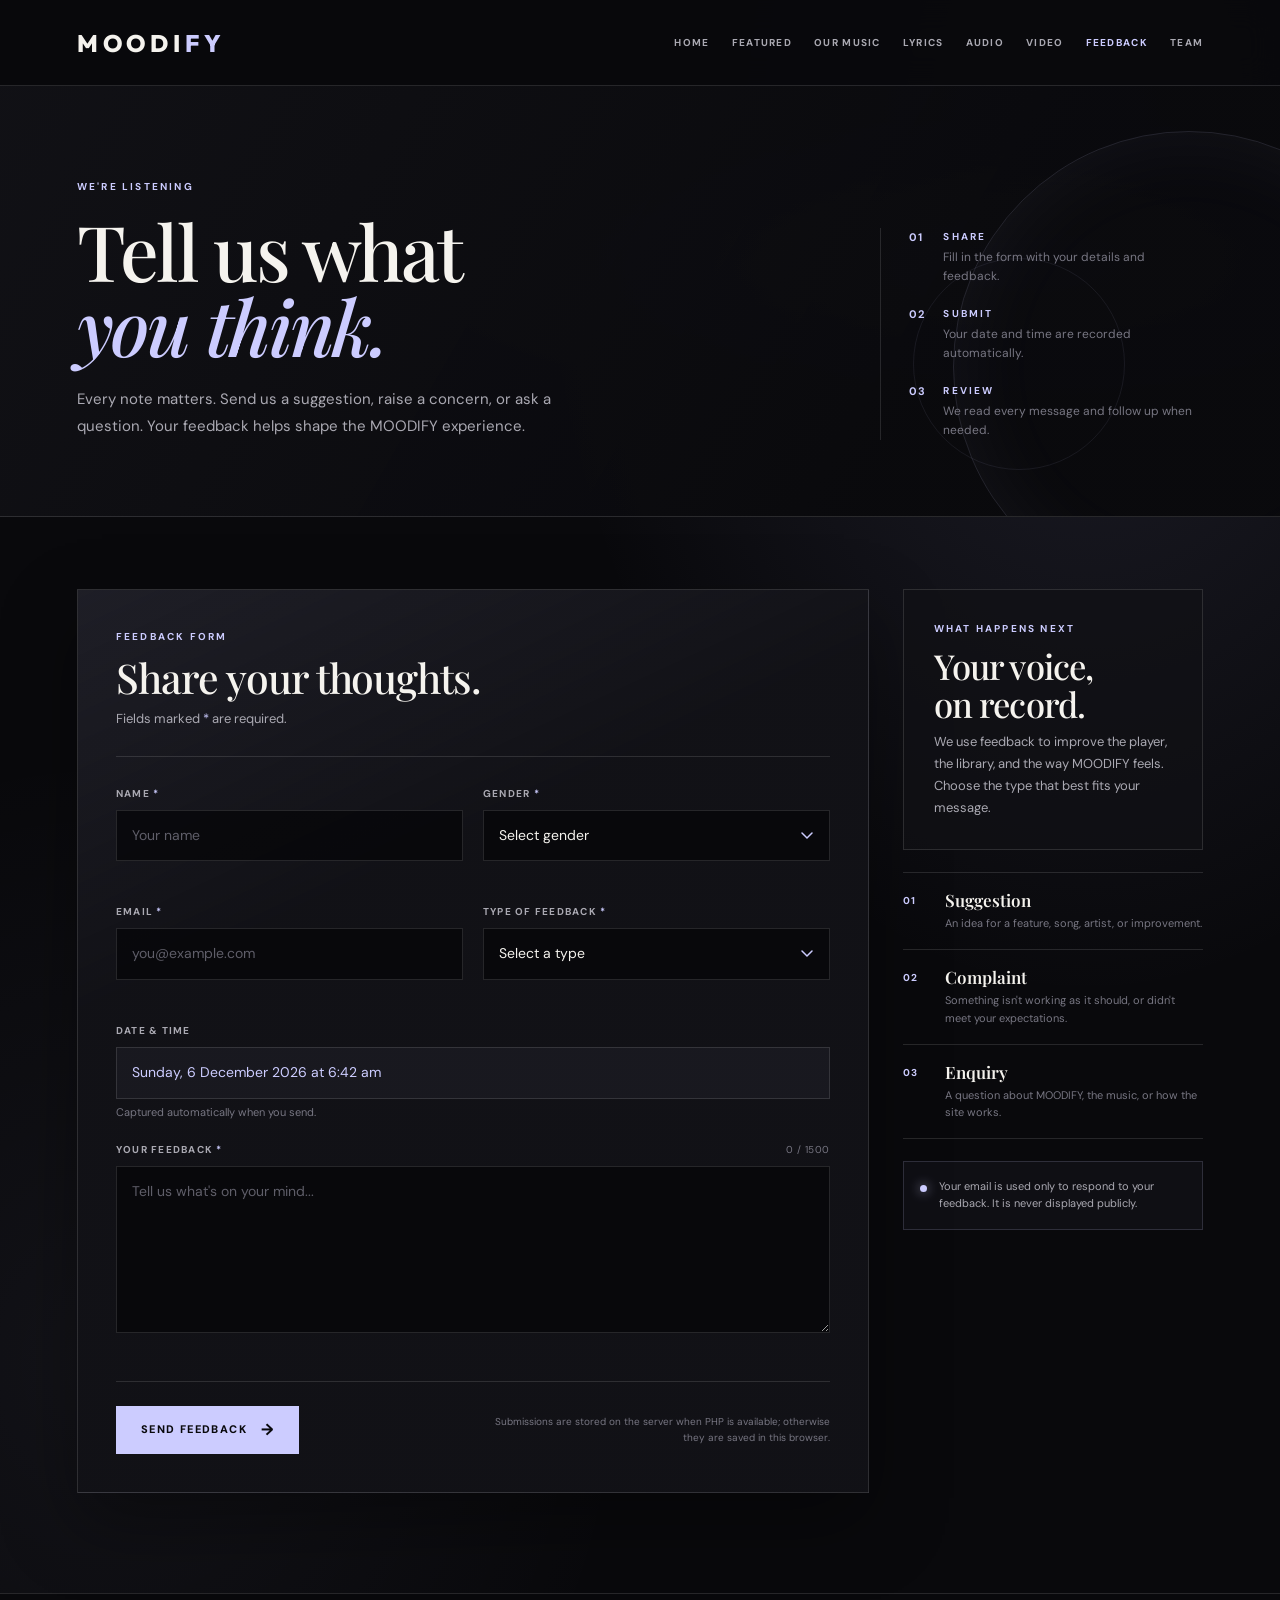
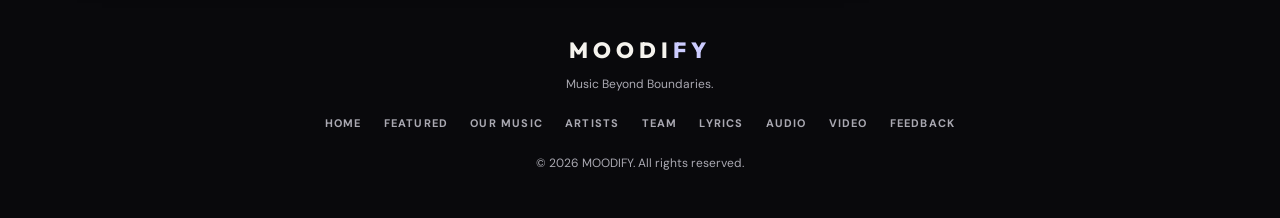
==== feedback.html @ 120ce06f "Tighten homepage hero spacing and remove duplicate sidebar logo" ====
<!DOCTYPE html>
<html lang="en">
<head>
<meta charset="UTF-8">
<meta name="viewport" content="width=device-width, initial-scale=1.0">
<meta name="description" content="Share a suggestion, complaint, or enquiry with MOODIFY.">
<meta name="theme-color" content="#09090c">
<title>MOODIFY — Feedback</title>

<link rel="preconnect" href="https://fonts.googleapis.com">
<link rel="preconnect" href="https://fonts.gstatic.com" crossorigin>
<link href="https://fonts.googleapis.com/css2?family=DM+Sans:wght@400;500;600;700&family=Playfair+Display:ital,wght@0,500;0,600;0,700;1,500;1,600&family=Outfit:wght@800&display=swap" rel="stylesheet">

<link rel="stylesheet" href="logo.css" />
<link rel="stylesheet" href="header.css?v=2" />
<link rel="stylesheet" href="footer.css?v=1" />

<style>
:root {
    --black: #09090c;
    --panel: #111116;
    --surface: #191920;
    --lavender: #ccccff;
    --white: #f5f3ee;
    --grey: #aaa9b2;
    --muted: #777682;
    --border: rgba(255,255,255,0.12);
    --border-strong: rgba(204,204,255,0.28);
    --error: #ff9d9d;
    --success: #b9f5c8;
}

* {
    margin: 0;
    padding: 0;
    box-sizing: border-box;
}

html {
    scroll-behavior: smooth;
}

body {
    min-height: 100vh;
    background:
        radial-gradient(ellipse at 85% 8%, rgba(145,145,200,0.16), transparent 36%),
        radial-gradient(ellipse at 8% 75%, rgba(204,204,255,0.05), transparent 32%),
        var(--black);
    color: var(--white);
    font-family: 'DM Sans', sans-serif;
    line-height: 1.7;
    overflow-x: hidden;
}

a {
    color: inherit;
    text-decoration: none;
}

button,
input,
select,
textarea {
    font: inherit;
}

button {
    cursor: pointer;
}

.container {
    width: 88%;
    max-width: 1250px;
    margin: 0 auto;
}

/* ================= HEADER ================= */

header {
    position: sticky;
    top: 0;
    z-index: 100;
    background: rgba(9,9,12,0.94);
    border-bottom: 1px solid var(--border);
    backdrop-filter: blur(16px);
    -webkit-backdrop-filter: blur(16px);
}

nav {
    min-height: 85px;
    display: flex;
    align-items: center;
    justify-content: space-between;
    gap: 25px;
}

.nav-links {
    display: flex;
    align-items: center;
    gap: 22px;
    flex-wrap: wrap;
}

.nav-links a {
    font-size: 10px;
    font-weight: 700;
    letter-spacing: 1.3px;
    color: var(--grey);
    transition: color 0.25s;
}

.nav-links a:hover,
.nav-links a.active {
    color: var(--lavender);
}

/* ================= HERO ================= */

.feedback-hero {
    position: relative;
    overflow: hidden;
    padding: 92px 0 76px;
    border-bottom: 1px solid var(--border);
    background:
        linear-gradient(120deg, rgba(17,17,22,0.92), rgba(9,9,12,0.96) 72%),
        radial-gradient(ellipse at 78% 42%, rgba(145,145,200,0.2), transparent 42%);
}

.feedback-hero::before,
.feedback-hero::after {
    content: "";
    position: absolute;
    border: 1px solid rgba(204,204,255,0.13);
    border-radius: 50%;
    pointer-events: none;
}

.feedback-hero::before {
    width: 470px;
    height: 470px;
    right: -145px;
    top: 45px;
    box-shadow: 0 0 90px rgba(204,204,255,0.06) inset;
}

.feedback-hero::after {
    width: 210px;
    height: 210px;
    right: 155px;
    top: 172px;
    border-color: rgba(204,204,255,0.08);
}

.hero-inner {
    position: relative;
    z-index: 1;
    display: grid;
    grid-template-columns: minmax(0, 1.25fr) minmax(250px, 0.55fr);
    gap: 70px;
    align-items: end;
}

.eyebrow,
.card-kicker,
.meta-label {
    display: block;
    color: var(--lavender);
    font-size: 10px;
    font-weight: 700;
    letter-spacing: 2.2px;
    text-transform: uppercase;
}

.hero-copy h1 {
    margin: 18px 0 22px;
    font-family: 'Playfair Display', Georgia, serif;
    font-size: clamp(3rem, 6vw, 5.4rem);
    font-weight: 500;
    line-height: 0.98;
    letter-spacing: -0.035em;
}

.hero-copy h1 em {
    color: var(--lavender);
    font-weight: 500;
}

.hero-copy p {
    max-width: 540px;
    color: var(--grey);
    font-size: 15px;
    line-height: 1.8;
}

.hero-meta {
    display: grid;
    gap: 20px;
    padding-left: 28px;
    border-left: 1px solid var(--border);
}

.meta-row {
    display: grid;
    grid-template-columns: 22px 1fr;
    gap: 12px;
    align-items: start;
}

.meta-number {
    color: var(--lavender);
    font-size: 11px;
    font-weight: 700;
    letter-spacing: 1px;
    line-height: 1.7;
}

.meta-row p {
    margin-top: 3px;
    color: var(--muted);
    font-size: 12px;
    line-height: 1.55;
}

/* ================= FORM SECTION ================= */

.feedback-section {
    padding: 72px 0 100px;
}

.feedback-layout {
    display: grid;
    grid-template-columns: minmax(0, 1.45fr) minmax(280px, 0.55fr);
    gap: 34px;
    align-items: start;
}

.form-card {
    background:
        linear-gradient(155deg, rgba(204,204,255,0.07), rgba(17,17,22,0.96) 34%),
        var(--panel);
    border: 1px solid var(--border);
    box-shadow: 0 30px 70px rgba(0,0,0,0.35);
    padding: 38px;
}

.card-heading {
    padding-bottom: 26px;
    margin-bottom: 28px;
    border-bottom: 1px solid var(--border);
}

.card-heading h2,
.info-card h2,
.success-panel h2 {
    margin: 10px 0 8px;
    font-family: 'Playfair Display', Georgia, serif;
    font-size: clamp(2rem, 3.2vw, 2.8rem);
    font-weight: 500;
    line-height: 1.1;
    letter-spacing: -0.025em;
}

.card-heading p,
.info-card p,
.success-panel > p {
    color: var(--grey);
    font-size: 13px;
    line-height: 1.7;
}

.required {
    color: var(--lavender);
}

.form-grid {
    display: grid;
    grid-template-columns: repeat(2, minmax(0, 1fr));
    gap: 20px;
}

.field {
    display: flex;
    flex-direction: column;
    min-width: 0;
}

.field-full {
    grid-column: 1 / -1;
}

.field label,
.honeypot label {
    margin-bottom: 8px;
    color: var(--grey);
    font-size: 10px;
    font-weight: 700;
    letter-spacing: 1.25px;
    text-transform: uppercase;
}

.label-row {
    display: flex;
    align-items: center;
    justify-content: space-between;
    gap: 12px;
    margin-bottom: 8px;
}

.label-row label {
    margin-bottom: 0;
}

.char-count {
    color: var(--muted);
    font-size: 10px;
    letter-spacing: 0.5px;
    font-variant-numeric: tabular-nums;
}

.field input,
.field select,
.field textarea {
    width: 100%;
    border: 1px solid var(--border);
    border-radius: 0;
    background: rgba(5,5,8,0.72);
    color: var(--white);
    padding: 13px 15px;
    font-size: 14px;
    outline: none;
    transition: border-color 0.2s, box-shadow 0.2s, background-color 0.2s;
}

.field select {
    appearance: none;
    -webkit-appearance: none;
    padding-right: 42px;
    background-image: url("data:image/svg+xml,%3Csvg xmlns='http://www.w3.org/2000/svg' width='12' height='8' viewBox='0 0 12 8'%3E%3Cpath d='M1 1l5 5 5-5' fill='none' stroke='%23ccccff' stroke-width='1.5' stroke-linecap='round'/%3E%3C/svg%3E");
    background-repeat: no-repeat;
    background-position: right 16px center;
    background-size: 12px 8px;
}

.field select option {
    background: #111116;
    color: var(--white);
}

.field input::placeholder,
.field textarea::placeholder {
    color: #5f5e69;
}

.field input:focus,
.field select:focus,
.field textarea:focus {
    border-color: var(--border-strong);
    background-color: rgba(12,12,18,0.95);
    box-shadow: 0 0 0 3px rgba(204,204,255,0.08);
}

.field textarea {
    min-height: 160px;
    resize: vertical;
    line-height: 1.65;
}

.field input[readonly] {
    color: var(--lavender);
    background: rgba(204,204,255,0.04);
    cursor: default;
}

.field.invalid input,
.field.invalid select,
.field.invalid textarea {
    border-color: rgba(255,157,157,0.75);
    box-shadow: 0 0 0 3px rgba(255,157,157,0.06);
}

.field-error {
    min-height: 16px;
    margin-top: 6px;
    color: var(--error);
    font-size: 11px;
    line-height: 1.4;
}

.hint {
    margin-top: 6px;
    color: var(--muted);
    font-size: 11px;
    line-height: 1.45;
}

.honeypot {
    position: absolute;
    left: -9999px;
    width: 1px;
    height: 1px;
    overflow: hidden;
}

.form-status {
    margin-bottom: 22px;
    padding: 12px 14px;
    border: 1px solid rgba(255,157,157,0.35);
    background: rgba(255,157,157,0.07);
    color: var(--error);
    font-size: 12px;
    line-height: 1.5;
}

.form-status.success {
    border-color: rgba(185,245,200,0.35);
    background: rgba(185,245,200,0.07);
    color: var(--success);
}

.form-footer {
    display: flex;
    align-items: center;
    justify-content: space-between;
    gap: 22px;
    margin-top: 26px;
    padding-top: 24px;
    border-top: 1px solid var(--border);
}

.submit-btn {
    display: inline-flex;
    align-items: center;
    justify-content: center;
    gap: 14px;
    min-height: 48px;
    padding: 0 24px;
    border: 1px solid var(--lavender);
    background: var(--lavender);
    color: #09090c;
    font-size: 11px;
    font-weight: 800;
    letter-spacing: 1.4px;
    text-transform: uppercase;
    transition: background-color 0.2s, color 0.2s, transform 0.2s;
}

.submit-btn:hover:not(:disabled) {
    background: #e4e4ff;
    transform: translateY(-1px);
}

.submit-btn:disabled {
    opacity: 0.6;
    cursor: wait;
    transform: none;
}

.submit-btn .arrow {
    font-size: 16px;
    line-height: 1;
    transition: transform 0.2s;
}

.submit-btn:hover:not(:disabled) .arrow {
    transform: translateX(3px);
}

.storage-note {
    max-width: 340px;
    color: var(--muted);
    font-size: 10px;
    line-height: 1.55;
    text-align: right;
}

/* ================= SUCCESS ================= */

.success-panel {
    padding: 10px 4px 4px;
    outline: none;
}

.success-mark {
    display: flex;
    align-items: center;
    justify-content: center;
    width: 52px;
    height: 52px;
    margin-bottom: 22px;
    border: 1px solid var(--border-strong);
    border-radius: 50%;
    color: var(--lavender);
    background: rgba(204,204,255,0.06);
}

.success-mark svg {
    width: 23px;
    height: 23px;
    fill: none;
    stroke: currentColor;
    stroke-width: 1.7;
    stroke-linecap: round;
    stroke-linejoin: round;
}

.receipt {
    display: grid;
    grid-template-columns: repeat(2, minmax(0, 1fr));
    gap: 1px;
    margin: 28px 0;
    background: var(--border);
    border: 1px solid var(--border);
}

.receipt div {
    background: var(--panel);
    padding: 14px 16px;
}

.receipt .receipt-wide {
    grid-column: 1 / -1;
}

.receipt dd.message-value {
    white-space: pre-wrap;
}

.receipt dt {
    color: var(--muted);
    font-size: 9px;
    font-weight: 700;
    letter-spacing: 1.3px;
    text-transform: uppercase;
}

.receipt dd {
    margin-top: 4px;
    color: var(--white);
    font-size: 13px;
    line-height: 1.5;
    overflow-wrap: anywhere;
}

.ghost-btn {
    min-height: 44px;
    padding: 0 18px;
    border: 1px solid var(--border-strong);
    background: transparent;
    color: var(--lavender);
    font-size: 10px;
    font-weight: 800;
    letter-spacing: 1.2px;
    text-transform: uppercase;
    transition: background-color 0.2s, border-color 0.2s;
}

.ghost-btn:hover {
    background: rgba(204,204,255,0.08);
    border-color: var(--lavender);
}

/* ================= INFO PANEL ================= */

.info-panel {
    position: sticky;
    top: 112px;
    display: grid;
    gap: 22px;
}

.info-card {
    padding: 30px;
    border: 1px solid var(--border);
    background: rgba(17,17,22,0.72);
}

.info-card h2 {
    font-size: clamp(1.8rem, 2.7vw, 2.4rem);
}

.response-list {
    border-top: 1px solid var(--border);
}

.response-item {
    display: grid;
    grid-template-columns: 30px 1fr;
    gap: 12px;
    padding: 17px 0;
    border-bottom: 1px solid var(--border);
}

.response-index {
    padding-top: 2px;
    color: var(--lavender);
    font-size: 10px;
    font-weight: 700;
    letter-spacing: 1px;
}

.response-item h3 {
    font-family: 'Playfair Display', Georgia, serif;
    font-size: 17px;
    font-weight: 600;
    line-height: 1.25;
}

.response-item p {
    margin-top: 4px;
    color: var(--muted);
    font-size: 11px;
    line-height: 1.55;
}

.privacy-card {
    display: flex;
    gap: 12px;
    padding: 16px;
    border: 1px solid rgba(204,204,255,0.16);
    background: rgba(204,204,255,0.035);
}

.privacy-dot {
    width: 7px;
    height: 7px;
    margin-top: 7px;
    flex: 0 0 auto;
    border-radius: 50%;
    background: var(--lavender);
    box-shadow: 0 0 12px rgba(204,204,255,0.7);
}

.privacy-card p {
    color: var(--grey);
    font-size: 11px;
    line-height: 1.6;
}

/* ================= FOOTER ================= */

footer {
    border-top: 1px solid var(--border);
    padding: 48px 0 38px;
    text-align: center;
}

footer p {
    color: var(--muted);
    font-size: 12px;
}

.footer-links {
    display: flex;
    flex-wrap: wrap;
    justify-content: center;
    gap: 10px 22px;
    margin: 22px 0 26px;
}

.footer-links a {
    color: var(--grey);
    font-size: 10px;
    font-weight: 700;
    letter-spacing: 1.2px;
    text-transform: uppercase;
    transition: color 0.2s;
}

.footer-links a:hover {
    color: var(--lavender);
}

/* ================= ANIMATION ================= */

.reveal {
    animation: rise 0.55s ease both;
}

.info-panel.reveal {
    animation-delay: 0.08s;
}

@keyframes rise {
    from {
        opacity: 0;
        transform: translateY(14px);
    }
    to {
        opacity: 1;
        transform: translateY(0);
    }
}

/* ================= RESPONSIVE ================= */

@media (max-width: 980px) {
    .hero-inner,
    .feedback-layout {
        grid-template-columns: 1fr;
    }

    .hero-meta {
        grid-template-columns: repeat(3, minmax(0, 1fr));
        gap: 16px;
        padding-left: 0;
        padding-top: 24px;
        border-left: 0;
        border-top: 1px solid var(--border);
    }

    .info-panel {
        position: static;
    }
}

@media (max-width: 720px) {
    .feedback-hero {
        padding: 64px 0 52px;
    }

    .feedback-hero::before {
        width: 320px;
        height: 320px;
        right: -170px;
        top: 80px;
    }

    .feedback-hero::after {
        display: none;
    }

    .feedback-section {
        padding: 48px 0 70px;
    }

    .form-card {
        padding: 24px;
    }

    .form-grid,
    .receipt {
        grid-template-columns: 1fr;
    }

    .form-footer {
        align-items: flex-start;
        flex-direction: column;
    }

    .storage-note {
        max-width: none;
        text-align: left;
    }

    .submit-btn {
        width: 100%;
    }

    .hero-meta {
        grid-template-columns: 1fr;
    }

    .hero-meta .meta-row {
        grid-template-columns: 24px 1fr;
    }
}

@media (prefers-reduced-motion: reduce) {
    *,
    *::before,
    *::after {
        animation-duration: 0.01ms !important;
        animation-iteration-count: 1 !important;
        scroll-behavior: auto !important;
        transition-duration: 0.01ms !important;
    }
}
</style>
</head>

<body>

<header class="global-header">
    <div class="header-container">
        <nav class="global-nav" aria-label="Main navigation">
            <a href="index.html" class="moodify-logo">MOODI<span>FY</span></a>

            <div class="nav-links">
                <a href="index.html">HOME</a>
                <a href="index.html#featured">FEATURED</a>
                <a href="index.html#charts">OUR MUSIC</a>
                <a href="player.html?v=16#lyrics">LYRICS</a>
                <a href="player.html?v=16">AUDIO</a>
                <a href="video.html">VIDEO</a>
                <a href="feedback.html" class="active" aria-current="page">FEEDBACK</a>
                <a href="index.html#team">TEAM</a>
            </div>
        </nav>
    </div>
</header>

<main>

<section class="feedback-hero">
    <div class="container hero-inner">
        <div class="hero-copy">
            <span class="eyebrow">WE'RE LISTENING</span>
            <h1>Tell us what<br><em>you think.</em></h1>
            <p>
                Every note matters. Send us a suggestion, raise a concern, or ask a question.
                Your feedback helps shape the MOODIFY experience.
            </p>
        </div>

        <div class="hero-meta">
            <div class="meta-row">
                <span class="meta-number">01</span>
                <div>
                    <span class="meta-label">SHARE</span>
                    <p>Fill in the form with your details and feedback.</p>
                </div>
            </div>
            <div class="meta-row">
                <span class="meta-number">02</span>
                <div>
                    <span class="meta-label">SUBMIT</span>
                    <p>Your date and time are recorded automatically.</p>
                </div>
            </div>
            <div class="meta-row">
                <span class="meta-number">03</span>
                <div>
                    <span class="meta-label">REVIEW</span>
                    <p>We read every message and follow up when needed.</p>
                </div>
            </div>
        </div>
    </div>
</section>

<section class="feedback-section">
    <div class="container feedback-layout">

        <div class="form-card reveal">
            <div class="card-heading">
                <span class="card-kicker">FEEDBACK FORM</span>
                <h2>Share your thoughts.</h2>
                <p>Fields marked <span class="required">*</span> are required.</p>
            </div>

            <form id="feedbackForm" novalidate>
                <div class="form-status" id="formStatus" role="alert" aria-live="assertive" hidden></div>

                <div class="form-grid">
                    <div class="field">
                        <label for="name">Name <span class="required">*</span></label>
                        <input
                            type="text"
                            id="name"
                            name="name"
                            placeholder="Your name"
                            maxlength="80"
                            autocomplete="name"
                            required
                            aria-describedby="nameError"
                        >
                        <p class="field-error" id="nameError"></p>
                    </div>

                    <div class="field">
                        <label for="gender">Gender <span class="required">*</span></label>
                        <select id="gender" name="gender" required aria-describedby="genderError">
                            <option value="">Select gender</option>
                            <option value="Female">Female</option>
                            <option value="Male">Male</option>
                        </select>
                        <p class="field-error" id="genderError"></p>
                    </div>

                    <div class="field">
                        <label for="email">Email <span class="required">*</span></label>
                        <input
                            type="email"
                            id="email"
                            name="email"
                            placeholder="you@example.com"
                            maxlength="120"
                            autocomplete="email"
                            required
                            aria-describedby="emailError"
                        >
                        <p class="field-error" id="emailError"></p>
                    </div>

                    <div class="field">
                        <label for="type">Type of Feedback <span class="required">*</span></label>
                        <select id="type" name="type" required aria-describedby="typeError">
                            <option value="">Select a type</option>
                            <option value="Suggestion">Suggestion</option>
                            <option value="Complaint">Complaint</option>
                            <option value="Enquiry">Enquiry</option>
                        </select>
                        <p class="field-error" id="typeError"></p>
                    </div>

                    <div class="field field-full">
                        <label for="dateTime">Date &amp; Time</label>
                        <input
                            type="text"
                            id="dateTime"
                            name="dateTime"
                            readonly
                            aria-describedby="dateTimeHint"
                        >
                        <p class="hint" id="dateTimeHint">Captured automatically when you send.</p>
                    </div>

                    <div class="field field-full">
                        <div class="label-row">
                            <label for="message">Your Feedback <span class="required">*</span></label>
                            <span class="char-count" id="charCount">0 / 1500</span>
                        </div>
                        <textarea
                            id="message"
                            name="message"
                            placeholder="Tell us what's on your mind..."
                            maxlength="1500"
                            rows="6"
                            required
                            aria-describedby="messageError"
                        ></textarea>
                        <p class="field-error" id="messageError"></p>
                    </div>
                </div>

                <div class="honeypot" aria-hidden="true">
                    <label for="website">Website</label>
                    <input type="text" id="website" name="website" tabindex="-1" autocomplete="off">
                </div>

                <div class="form-footer">
                    <button type="submit" class="submit-btn" id="submitBtn">
                        <span id="submitLabel">Send Feedback</span>
                        <span class="arrow" aria-hidden="true">&rarr;</span>
                    </button>
                    <p class="storage-note" id="storageNote">
                        Submissions are stored on the server when PHP is available;
                        otherwise they are saved in this browser.
                    </p>
                </div>
            </form>

            <div class="success-panel" id="successPanel" role="status" tabindex="-1" hidden>
                <div class="success-mark" aria-hidden="true">
                    <svg viewBox="0 0 24 24"><path d="M5 13l4 4L19 7"/></svg>
                </div>
                <span class="card-kicker">SUBMITTED</span>
                <h2>Feedback received.</h2>
                <p>Thank you, <strong id="successName"></strong>. We've logged your feedback.</p>

                <dl class="receipt">
                    <div>
                        <dt>Name</dt>
                        <dd id="successReceiptName"></dd>
                    </div>
                    <div>
                        <dt>Gender</dt>
                        <dd id="successGender"></dd>
                    </div>
                    <div>
                        <dt>Email</dt>
                        <dd id="successEmail"></dd>
                    </div>
                    <div>
                        <dt>Type</dt>
                        <dd id="successType"></dd>
                    </div>
                    <div class="receipt-wide">
                        <dt>Feedback</dt>
                        <dd id="successMessage" class="message-value"></dd>
                    </div>
                    <div>
                        <dt>Date &amp; Time</dt>
                        <dd id="successDate"></dd>
                    </div>
                    <div>
                        <dt>Reference</dt>
                        <dd id="successRef"></dd>
                    </div>
                    <div>
                        <dt>Storage</dt>
                        <dd id="successStorage"></dd>
                    </div>
                </dl>

                <button type="button" class="ghost-btn" id="anotherBtn">Send another feedback</button>
            </div>
        </div>

        <aside class="info-panel reveal">
            <div class="info-card">
                <span class="card-kicker">WHAT HAPPENS NEXT</span>
                <h2>Your voice,<br>on record.</h2>
                <p>
                    We use feedback to improve the player, the library, and the way
                    MOODIFY feels. Choose the type that best fits your message.
                </p>
            </div>

            <div class="response-list">
                <div class="response-item">
                    <span class="response-index">01</span>
                    <div>
                        <h3>Suggestion</h3>
                        <p>An idea for a feature, song, artist, or improvement.</p>
                    </div>
                </div>
                <div class="response-item">
                    <span class="response-index">02</span>
                    <div>
                        <h3>Complaint</h3>
                        <p>Something isn't working as it should, or didn't meet your expectations.</p>
                    </div>
                </div>
                <div class="response-item">
                    <span class="response-index">03</span>
                    <div>
                        <h3>Enquiry</h3>
                        <p>A question about MOODIFY, the music, or how the site works.</p>
                    </div>
                </div>
            </div>

            <div class="privacy-card">
                <span class="privacy-dot" aria-hidden="true"></span>
                <p>
                    Your email is used only to respond to your feedback.
                    It is never displayed publicly.
                </p>
            </div>
        </aside>

    </div>
</section>

</main>

<footer class="global-footer">
    <div class="footer-container">
        <h2 class="moodify-logo moodify-logo-footer">MOODI<span>FY</span></h2>
        <p>Music Beyond Boundaries.</p>

        <div class="footer-links">
            <a href="index.html">Home</a>
            <a href="index.html#featured">Featured</a>
            <a href="index.html#charts">Our Music</a>
            <a href="index.html#artists">Artists</a>
            <a href="index.html#team">Team</a>
            <a href="player.html?v=16#lyrics">Lyrics</a>
            <a href="player.html?v=16">Audio</a>
            <a href="video.html">Video</a>
            <a href="feedback.html">Feedback</a>
        </div>

        <p>&copy; 2026 MOODIFY. All rights reserved.</p>
    </div>
</footer>

<script>
(() => {
    'use strict';

    const STORAGE_KEY = 'moodify_feedback_submissions';
    const MAX_MESSAGE = 1500;
    const isStaticHost = location.hostname.endsWith('github.io') || location.protocol === 'file:';

    const form = document.getElementById('feedbackForm');
    const formStatus = document.getElementById('formStatus');
    const successPanel = document.getElementById('successPanel');
    const submitBtn = document.getElementById('submitBtn');
    const submitLabel = document.getElementById('submitLabel');
    const anotherBtn = document.getElementById('anotherBtn');
    const charCount = document.getElementById('charCount');
    const dateTimeInput = document.getElementById('dateTime');
    const successName = document.getElementById('successName');
    const successReceiptName = document.getElementById('successReceiptName');
    const successGender = document.getElementById('successGender');
    const successEmail = document.getElementById('successEmail');
    const successRef = document.getElementById('successRef');
    const successType = document.getElementById('successType');
    const successMessage = document.getElementById('successMessage');
    const successDate = document.getElementById('successDate');
    const successStorage = document.getElementById('successStorage');

    const fields = {
        name: document.getElementById('name'),
        gender: document.getElementById('gender'),
        email: document.getElementById('email'),
        type: document.getElementById('type'),
        message: document.getElementById('message')
    };

    const errorElements = {
        name: document.getElementById('nameError'),
        gender: document.getElementById('genderError'),
        email: document.getElementById('emailError'),
        type: document.getElementById('typeError'),
        message: document.getElementById('messageError')
    };

    const dateFormatter = new Intl.DateTimeFormat('en-MY', {
        dateStyle: 'full',
        timeStyle: 'short'
    });

    function formatDateTime(date) {
        return dateFormatter.format(date);
    }

    function updateDateTime(date = new Date()) {
        dateTimeInput.value = formatDateTime(date);
        dateTimeInput.dataset.iso = date.toISOString();
    }

    function updateCharCount() {
        charCount.textContent = `${fields.message.value.length} / ${MAX_MESSAGE}`;
    }

    function setStatus(message, type = 'error') {
        formStatus.textContent = message;
        formStatus.className = `form-status ${type}`;
        formStatus.hidden = !message;
    }

    function clearStatus() {
        formStatus.textContent = '';
        formStatus.hidden = true;
        formStatus.className = 'form-status';
    }

    function setFieldError(name, message) {
        const field = fields[name];
        const error = errorElements[name];
        if (!field || !error) return;

        error.textContent = message || '';
        field.setAttribute('aria-invalid', message ? 'true' : 'false');
        const wrapper = field.closest('.field');
        if (wrapper) wrapper.classList.toggle('invalid', Boolean(message));
    }

    function clearErrors() {
        Object.keys(fields).forEach((name) => setFieldError(name, ''));
        clearStatus();
    }

    function validate() {
        let firstInvalid = null;
        const errors = {};

        const name = fields.name.value.trim();
        const gender = fields.gender.value;
        const email = fields.email.value.trim();
        const type = fields.type.value;
        const message = fields.message.value.trim();

        if (name.length < 2) {
            errors.name = 'Please enter your name (at least 2 characters).';
        } else if (name.length > 80) {
            errors.name = 'Name must be 80 characters or fewer.';
        }

        if (!gender) {
            errors.gender = 'Please select a gender.';
        }

        if (!email) {
            errors.email = 'Please enter your email address.';
        } else if (!/^[^\s@]+@[^\s@]+\.[^\s@]+$/.test(email)) {
            errors.email = 'Please enter a valid email address.';
        } else if (email.length > 120) {
            errors.email = 'Email must be 120 characters or fewer.';
        }

        if (!type) {
            errors.type = 'Please choose a feedback type.';
        }

        if (message.length < 10) {
            errors.message = 'Please write at least 10 characters.';
        } else if (message.length > MAX_MESSAGE) {
            errors.message = `Feedback must be ${MAX_MESSAGE} characters or fewer.`;
        }

        Object.keys(fields).forEach((key) => {
            setFieldError(key, errors[key] || '');
            if (errors[key] && !firstInvalid) firstInvalid = fields[key];
        });

        if (firstInvalid) {
            setStatus('Please check the highlighted fields and try again.');
            firstInvalid.focus();
            return false;
        }

        return true;
    }

    function buildPayload() {
        return {
            name: fields.name.value.trim(),
            gender: fields.gender.value,
            email: fields.email.value.trim(),
            type: fields.type.value,
            message: fields.message.value.trim(),
            submittedAt: new Date().toISOString(),
            page: 'feedback.html'
        };
    }

    function makeReference() {
        if (window.crypto && typeof window.crypto.getRandomValues === 'function') {
            const bytes = new Uint8Array(3);
            window.crypto.getRandomValues(bytes);
            return 'MOOD-' + Array.from(bytes, (b) => b.toString(16).padStart(2, '0')).join('').toUpperCase();
        }
        return 'MOOD-' + Math.random().toString(16).slice(2, 8).toUpperCase();
    }

    function saveLocally(payload) {
        const record = {
            ...payload,
            reference: makeReference(),
            storage: 'local',
            savedAt: new Date().toISOString()
        };

        try {
            const existing = JSON.parse(localStorage.getItem(STORAGE_KEY) || '[]');
            const list = Array.isArray(existing) ? existing : [];
            list.unshift(record);
            localStorage.setItem(STORAGE_KEY, JSON.stringify(list.slice(0, 50)));
        } catch (error) {
            console.warn('Local feedback storage is unavailable.', error);
        }

        return {
            reference: record.reference,
            submittedAt: record.submittedAt,
            storage: 'This browser'
        };
    }

    async function submitToServer(payload) {
        if (isStaticHost) return null;

        const response = await fetch('feedback.php', {
            method: 'POST',
            headers: {
                'Content-Type': 'application/json',
                'Accept': 'application/json'
            },
            body: JSON.stringify(payload)
        });

        const contentType = response.headers.get('content-type') || '';
        if (!contentType.includes('application/json')) {
            throw new Error('PHP feedback endpoint is unavailable.');
        }

        const data = await response.json();

        if (response.status === 422) {
            const error = new Error(data.error || 'Please check your details and try again.');
            error.isValidationError = true;
            throw error;
        }

        if (!response.ok || !data.ok) {
            throw new Error(data.error || 'The feedback server could not save your message.');
        }

        return data;
    }

    function setLoading(loading) {
        submitBtn.disabled = loading;
        submitLabel.textContent = loading ? 'Sending...' : 'Send Feedback';
    }

    function showSuccess(payload, result) {
        form.hidden = true;
        successPanel.hidden = false;
        successName.textContent = payload.name;
        successReceiptName.textContent = payload.name;
        successGender.textContent = payload.gender;
        successEmail.textContent = payload.email;
        successRef.textContent = result.reference;
        successType.textContent = payload.type;
        successMessage.textContent = payload.message;
        successDate.textContent = formatDateTime(new Date(result.submittedAt || payload.submittedAt));
        successStorage.textContent = result.storage;
        successPanel.focus();
    }

    function resetForm() {
        form.reset();
        clearErrors();
        updateDateTime();
        updateCharCount();
        form.hidden = false;
        successPanel.hidden = true;
        fields.name.focus();
    }

    fields.message.addEventListener('input', updateCharCount);

    Object.keys(fields).forEach((name) => {
        const field = fields[name];
        field.addEventListener('input', () => {
            setFieldError(name, '');
            if (formStatus.textContent.includes('highlighted fields')) clearStatus();
        });
        field.addEventListener('change', () => {
            setFieldError(name, '');
            if (formStatus.textContent.includes('highlighted fields')) clearStatus();
        });
    });

    form.addEventListener('submit', async (event) => {
        event.preventDefault();
        clearStatus();

        if (document.getElementById('website').value) {
            setStatus('Unable to submit this form.');
            return;
        }

        if (!validate()) return;

        const payload = buildPayload();
        updateDateTime(new Date(payload.submittedAt));
        setLoading(true);

        try {
            let result = await submitToServer(payload);

            if (!result) {
                result = saveLocally(payload);
            }

            showSuccess(payload, result);
        } catch (error) {
            if (error.isValidationError) {
                setStatus(error.message);
            } else {
                console.warn('Server submission failed; saving locally instead.', error);
                const result = saveLocally(payload);
                showSuccess(payload, result);
            }
        } finally {
            setLoading(false);
        }
    });

    anotherBtn.addEventListener('click', resetForm);

    updateDateTime();
    updateCharCount();
})();
</script>

</body>
</html>
---- logo.css ----
/* MOODIFY shared wordmark */
.moodify-logo {
    display: inline-flex;
    align-items: baseline;
    font-family: 'Outfit', 'Archivo', 'Arial Black', Arial, sans-serif;
    font-weight: 800;
    font-size: 1.5rem;
    line-height: 1;
    letter-spacing: 0.2em;
    text-transform: uppercase;
    color: #F5F3EE;
    text-decoration: none;
    white-space: nowrap;
}

.moodify-logo span {
    color: #CCCCFF;
}

.moodify-logo:hover {
    opacity: 0.9;
}

.moodify-logo-sm {
    font-size: 1.1rem;
    letter-spacing: 0.16em;
}

.moodify-logo-footer {
    font-size: 1.35rem;
}
---- header.css ----
/* MOODIFY shared site header */

.global-header {
    grid-area: header;
    display: block;
    padding: 0;
    background: rgba(9, 9, 12, 0.96);
    border-bottom: 1px solid rgba(255, 255, 255, 0.12);
    position: sticky;
    top: 0;
    z-index: 100;
    backdrop-filter: blur(15px);
    -webkit-backdrop-filter: blur(15px);
}

.global-header .header-container {
    width: 88%;
    max-width: 1250px;
    margin: 0 auto;
}

.global-header .global-nav {
    min-height: 85px;
    display: flex;
    align-items: center;
    justify-content: space-between;
    gap: 25px;
    line-height: 1.2;
}

.global-header .nav-links {
    display: flex;
    align-items: center;
    gap: 22px;
    flex-wrap: wrap;
}

.global-header .nav-links a {
    color: #aaa9b2;
    font-family: 'DM Sans', sans-serif;
    font-size: 10px;
    font-weight: 700;
    line-height: 1.2;
    letter-spacing: 1.3px;
    text-transform: uppercase;
    text-decoration: none;
    transition: color 0.3s;
}

.global-header .nav-links a:hover,
.global-header .nav-links a.active {
    color: #ccccff;
}

.global-header .moodify-logo {
    flex: 0 0 auto;
}

@media (max-width: 900px) {
    .global-header .header-container {
        width: 92%;
    }

    .global-header .global-nav {
        flex-direction: column;
        align-items: flex-start;
        justify-content: center;
        min-height: 0;
        padding: 14px 0;
        gap: 10px;
    }

    .global-header .nav-links {
        gap: 10px 16px;
    }
}

@media (max-width: 600px) {
    .global-header .nav-links a {
        font-size: 9px;
        letter-spacing: 1px;
    }
}
---- footer.css ----
/* MOODIFY shared footer */

.global-footer {
    background: #09090c;
    border-top: 1px solid rgba(255, 255, 255, 0.12);
    padding: 45px 0;
    text-align: center;
}

.global-footer .footer-container {
    width: 88%;
    max-width: 1250px;
    margin: 0 auto;
}

.global-footer h2 {
    font-size: 22px;
    letter-spacing: 5px;
}

.global-footer p {
    color: #aaa9b2;
    font-size: 12px;
    margin-top: 8px;
}

.global-footer .footer-links {
    display: flex;
    justify-content: center;
    flex-wrap: wrap;
    gap: 22px;
    margin: 20px 0;
}

.global-footer .footer-links a {
    color: #aaa9b2;
    font-size: 11px;
    text-decoration: none;
    transition: color 0.3s;
}

.global-footer .footer-links a:hover {
    color: #ccccff;
}

@media (max-width: 600px) {
    .global-footer {
        padding: 36px 0;
    }

    .global-footer .footer-links {
        gap: 12px 18px;
    }
}
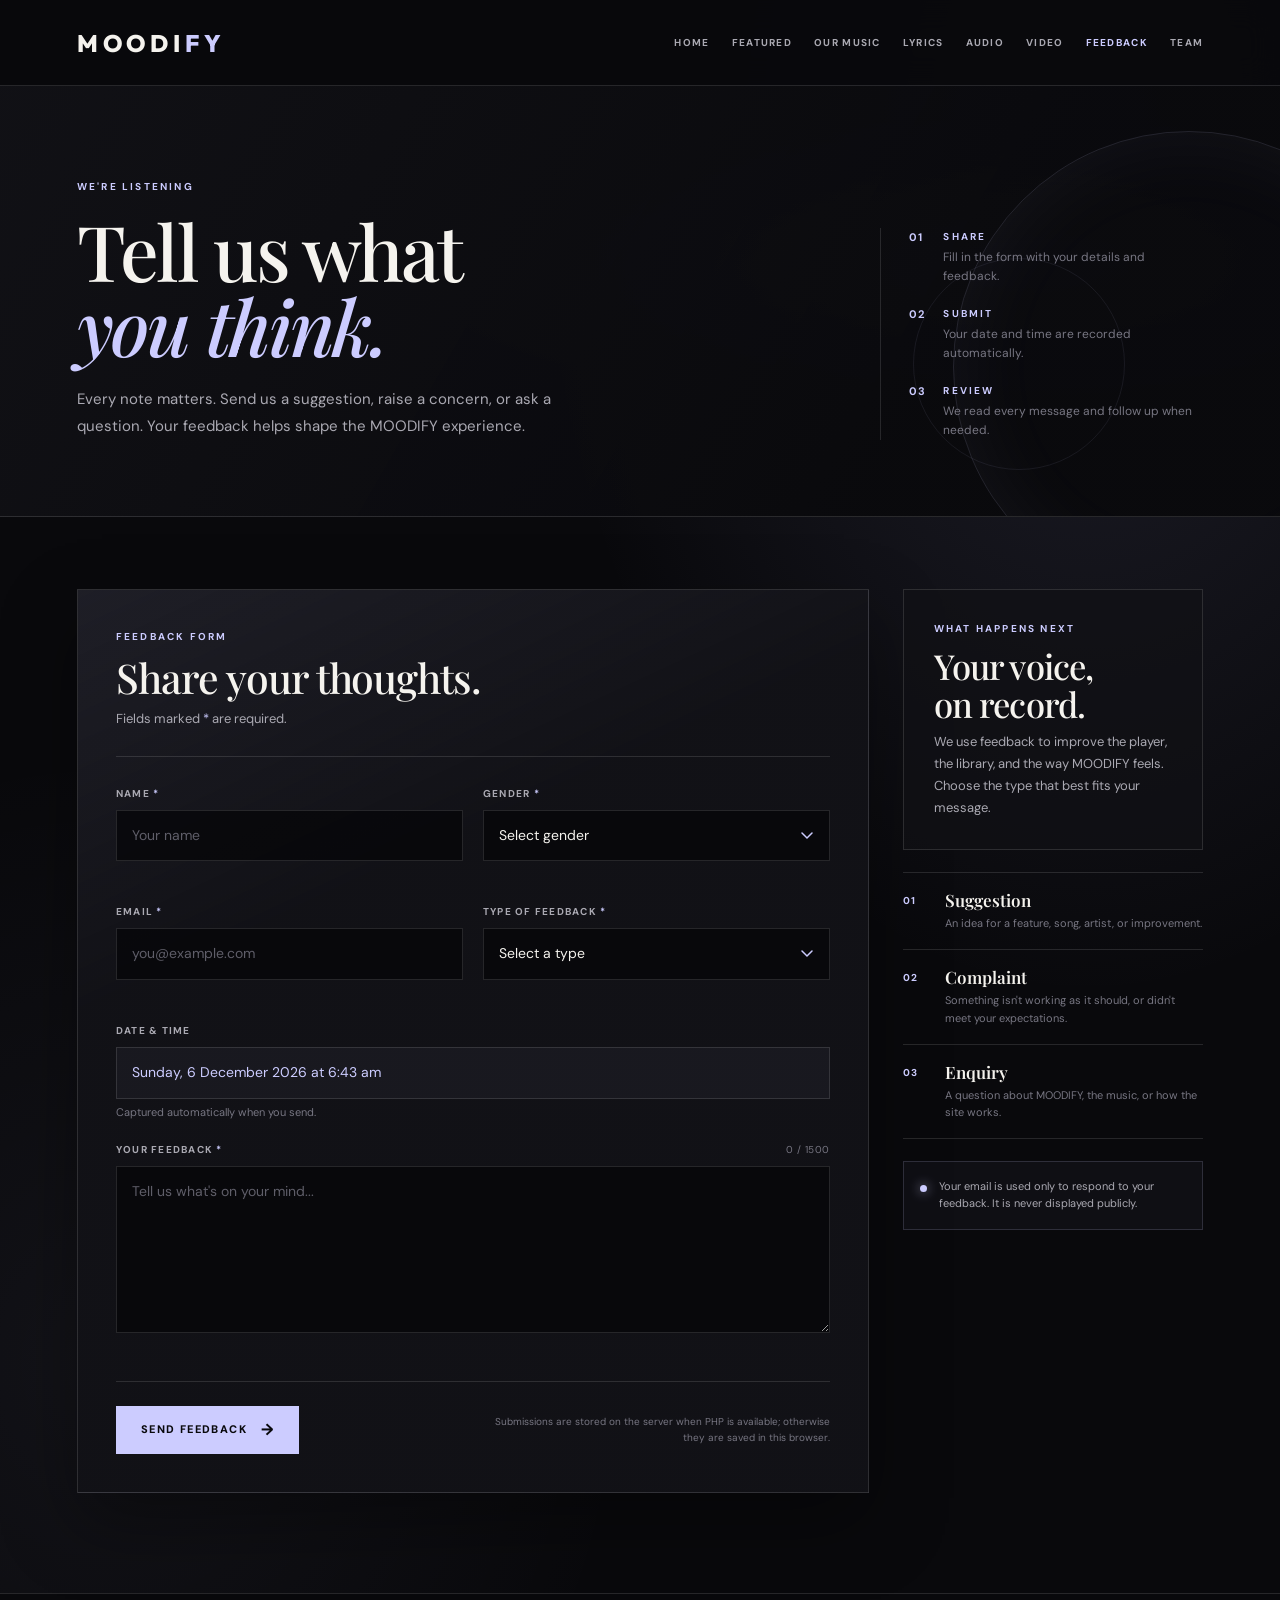
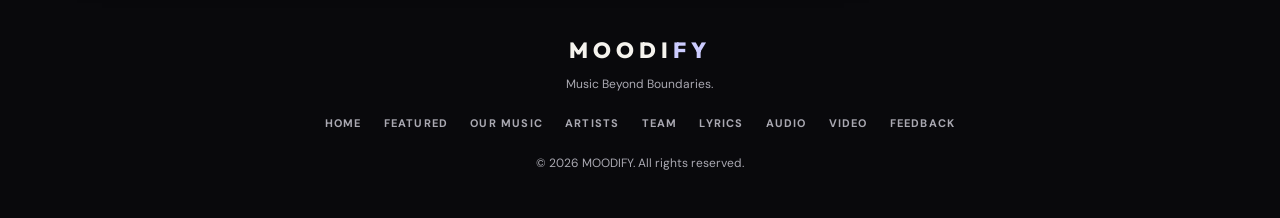
==== commit e34f84bb: "Add shared track comments API and connect player" ====
--- a/feedback.html
+++ b/feedback.html
@@ -789,8 +789,8 @@
                 <a href="index.html">HOME</a>
                 <a href="index.html#featured">FEATURED</a>
                 <a href="index.html#charts">OUR MUSIC</a>
-                <a href="player.html?v=16#lyrics">LYRICS</a>
-                <a href="player.html?v=16">AUDIO</a>
+                <a href="player.html?v=18#lyrics">LYRICS</a>
+                <a href="player.html?v=18">AUDIO</a>
                 <a href="video.html">VIDEO</a>
                 <a href="feedback.html" class="active" aria-current="page">FEEDBACK</a>
                 <a href="index.html#team">TEAM</a>
@@ -1056,8 +1056,8 @@
             <a href="index.html#charts">Our Music</a>
             <a href="index.html#artists">Artists</a>
             <a href="index.html#team">Team</a>
-            <a href="player.html?v=16#lyrics">Lyrics</a>
-            <a href="player.html?v=16">Audio</a>
+            <a href="player.html?v=18#lyrics">Lyrics</a>
+            <a href="player.html?v=18">Audio</a>
             <a href="video.html">Video</a>
             <a href="feedback.html">Feedback</a>
         </div>
@@ -1072,7 +1072,11 @@
 
     const STORAGE_KEY = 'moodify_feedback_submissions';
     const MAX_MESSAGE = 1500;
-    const isStaticHost = location.hostname.endsWith('github.io') || location.protocol === 'file:';
+    const VERCEL_FEEDBACK_ENDPOINT = 'https://moodify-php.vercel.app/feedback.php';
+    const useVercelEndpoint = location.hostname.endsWith('github.io');
+    const feedbackEndpoint = useVercelEndpoint
+        ? VERCEL_FEEDBACK_ENDPOINT
+        : 'feedback.php';
 
     const form = document.getElementById('feedbackForm');
     const formStatus = document.getElementById('formStatus');
@@ -1252,9 +1256,7 @@
     }
 
     async function submitToServer(payload) {
-        if (isStaticHost) return null;
-
-        const response = await fetch('feedback.php', {
+        const response = await fetch(feedbackEndpoint, {
             method: 'POST',
             headers: {
                 'Content-Type': 'application/json',
